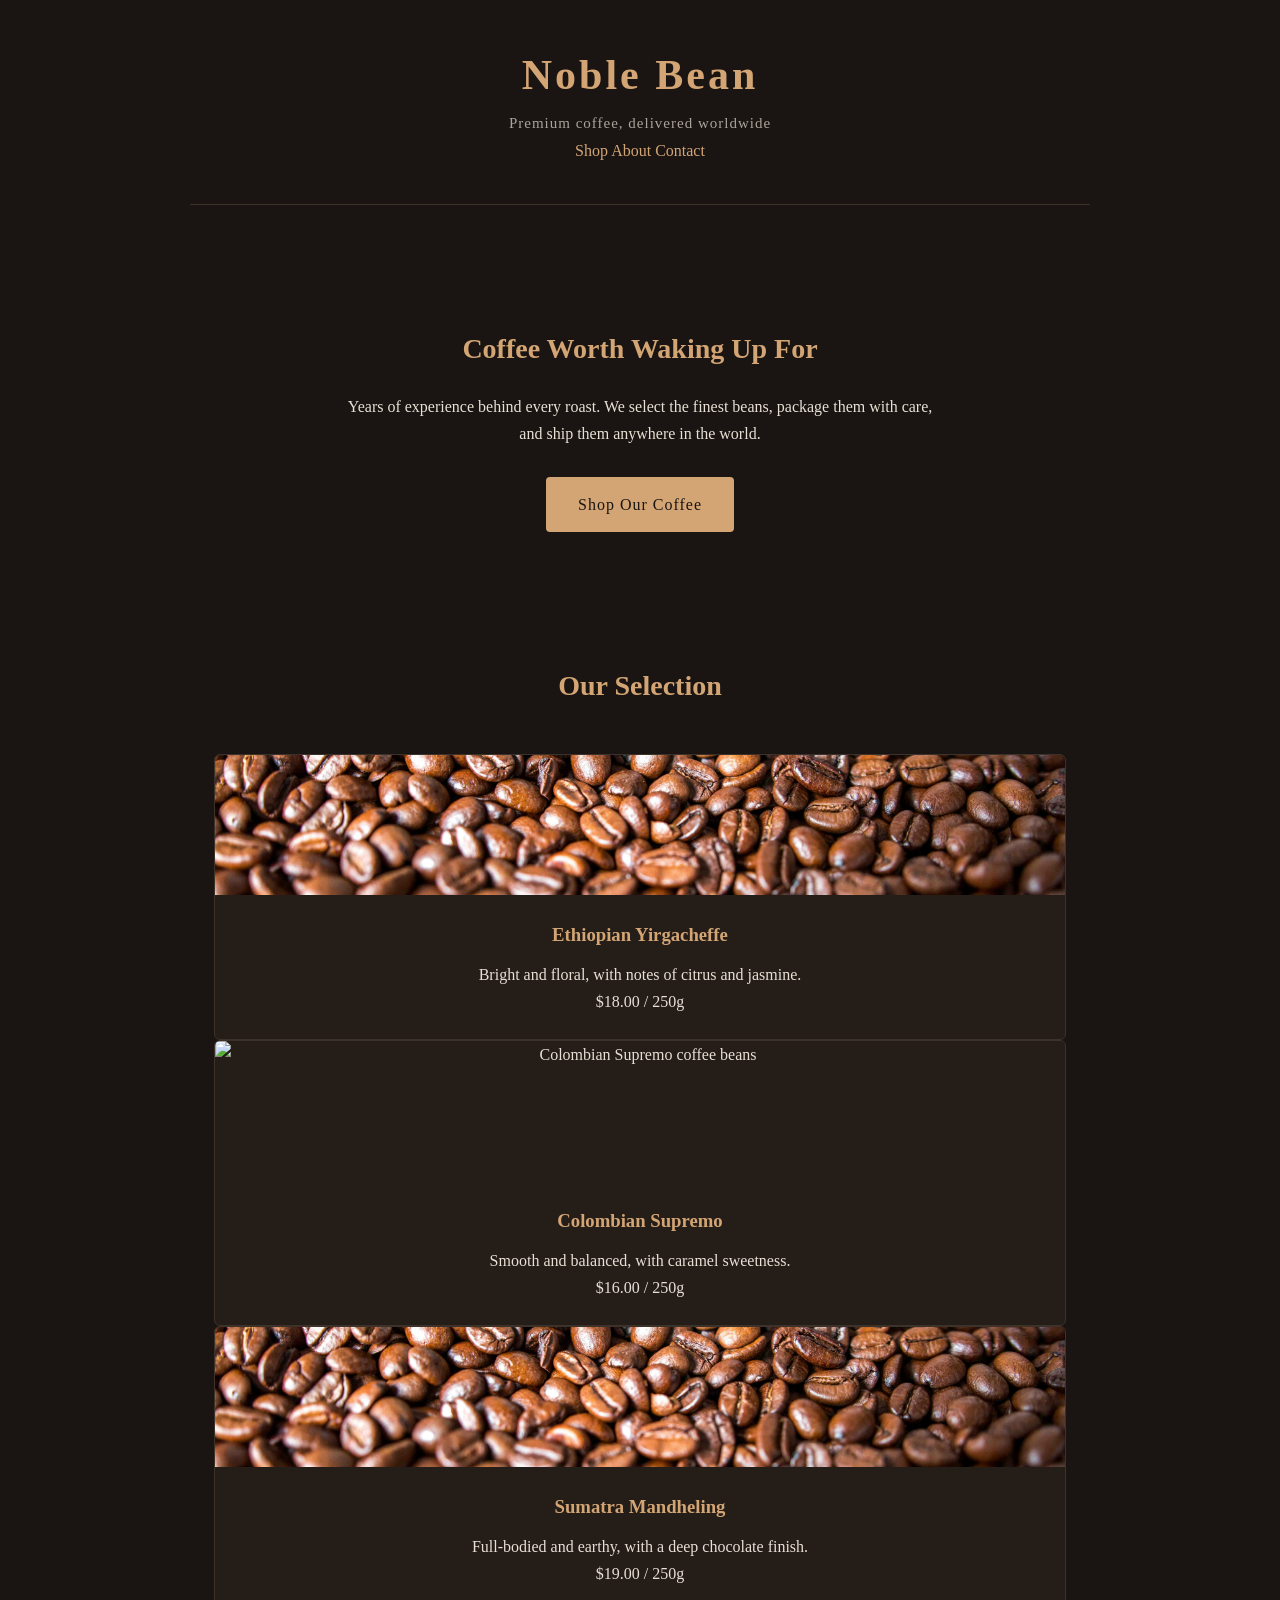
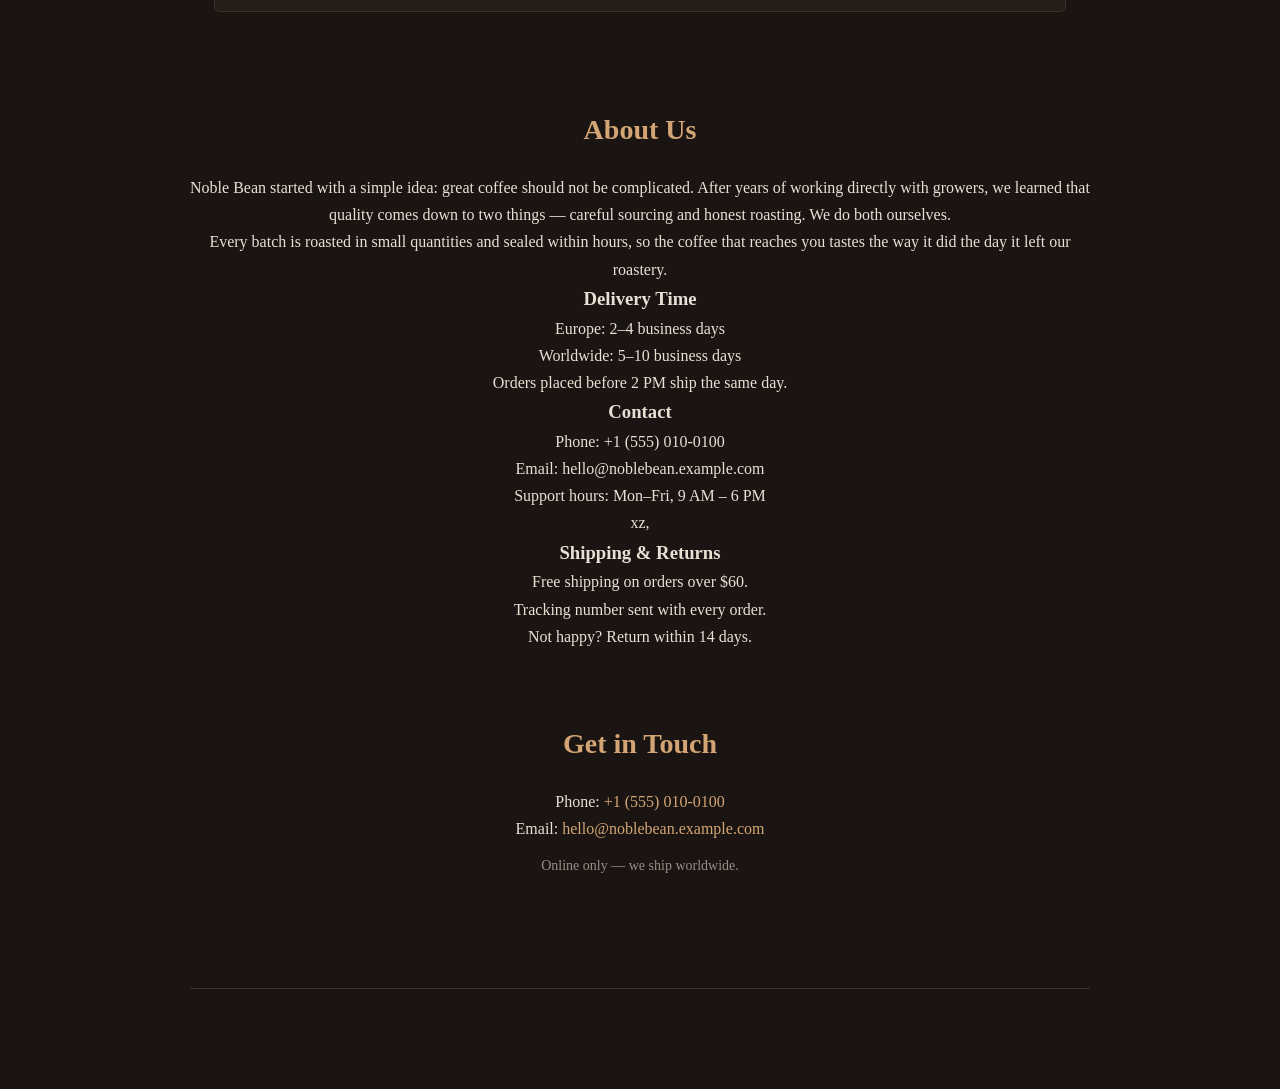
==== index.html @ 15360af6 "Add files via upload" ====
<!DOCTYPE html>
<html lang="en">

<head>
    <meta charset="UTF-8">
    <meta name="viewport" content="width=device-width, initial-scale=1.0">
    <title>Noble Bean | Premium Coffee Delivered Worldwide</title>
    <link rel="stylesheet" href="style.css">
</head>

<body>

    <header>
        <header>
            <h1>Noble Bean</h1>
            <p class="tagline">Premium coffee, delivered worldwide</p>
            <nav>
                <a href="#products">Shop</a>
                <a href="#about">About</a>
                <a href="#contact">Contact</a>
            </nav>
        </header>


        <section class="hero">
            <div class="hero-overlay">
                <h2>Coffee Worth Waking Up For</h2>
                <p>Years of experience behind every roast. We select the finest beans, package them with care, and ship
                    them anywhere in the world.</p>
                <a href="#products" class="btn">Shop Our Coffee</a>
            </div>
        </section>

        <section id="products">
            <h2>Our Selection</h2>

            <div class="product-grid">

                <div class="card">
                    <img src="images/coffee-1.jpg" alt="Ethiopian Yirgacheffe coffee beans">
                    <div class="card-body">
                        <h3>Ethiopian Yirgacheffe</h3>
                        <p>Bright and floral, with notes of citrus and jasmine.</p>
                        <span class="price">$18.00 / 250g</span>
                    </div>
                </div>

                <div class="card">
                    <img src="images/coffee-2.jpg" alt="Colombian Supremo coffee beans">
                    <div class="card-body">
                        <h3>Colombian Supremo</h3>
                        <p>Smooth and balanced, with caramel sweetness.</p>
                        <span class="price">$16.00 / 250g</span>
                    </div>
                </div>

                <div class="card">
                    <img src="images/coffee-1.jpg" alt="Sumatra Mandheling coffee beans">
                    <div class="card-body">
                        <h3>Sumatra Mandheling</h3>
                        <p>Full-bodied and earthy, with a deep chocolate finish.</p>
                        <span class="price">$19.00 / 250g</span>
                    </div>
                </div>

            </div>
        </section>
        <section class="about">
            <section class="about" id="about">
                <h2>About Us</h2>
                <p>Noble Bean started with a simple idea: great coffee should not be complicated. After years of working
                    directly with growers, we learned that quality comes down to two things — careful sourcing and
                    honest roasting. We do both ourselves.</p>
                <p>Every batch is roasted in small quantities and sealed within hours, so the coffee that reaches you
                    tastes the way it did the day it left our roastery.</p>

                <div class="info-grid">
                    <div class="info-box">
                        <h3>Delivery Time</h3>
                        <p>Europe: 2–4 business days</p>
                        <p>Worldwide: 5–10 business days</p>
                        <p>Orders placed before 2 PM ship the same day.</p>
                    </div>

                    <div class="info-box">
                        <h3>Contact</h3>
                        <p>Phone: +1 (555) 010-0100</p>
                        <p>Email: hello@noblebean.example.com</p>
                        <p>Support hours: Mon–Fri, 9 AM – 6 PM</p>
                    </div>
xz,
                    <div class="info-box">
                        <h3>Shipping &amp; Returns</h3>
                        <p>Free shipping on orders over $60.</p>
                        <p>Tracking number sent with every order.</p>
                        <p>Not happy? Return within 14 days.</p>
                    </div>
                </div>
            </section>

            <section class="contact" id="contact">
                <h2>Get in Touch</h2>
                <p>Phone: <a href="tel:+15550100100">+1 (555) 010-0100</a></p>
                <p>Email: <a href="mailto:hello@noblebean.example.com">hello@noblebean.example.com</a></p>
                <p class="small">Online only — we ship worldwide.</p>
            </section>
---- style.css ----
* {
    margin: 0;
    padding: 0;
    box-sizing: border-box;
}

body {
    font-family: Georgia, serif;
    background-color: #1a1512;
    color: #e8e0d5;
    line-height: 1.7;
    padding: 40px 20px;
}

header {
    text-align: center;
    padding-bottom: 40px;
    border-bottom: 1px solid #3d3229;
    max-width: 900px;
    margin: 0 auto 60px auto;
}

header h1 {
    font-size: 42px;
    letter-spacing: 3px;
    color: #d4a574;
}

.tagline {
    font-size: 15px;
    letter-spacing: 1px;
    opacity: 0.7;
}

section {
    max-width: 900px;
    margin: 0 auto 70px auto;
}

h2 {
    font-size: 28px;
    color: #d4a574;
    margin-bottom: 20px;
}

.hero {
    text-align: center;
    background-image: linear-gradientrgba(26, 21, 18, 0.75), rgba(26, 21, 18, 0.75), url('images/coffee-3.jpg');
    background-size: cover;
    background-position: center;
    border-radius: 8px;
    padding: 60px 30px;
}


.hero p {
    max-width: 600px;
    margin: 0 auto 30px auto;
}

.btn {
    display: inline-block;
    background-color: #d4a574;
    color: #1a1512;
    padding: 14px 32px;
    text-decoration: none;
    letter-spacing: 1px;
    border-radius: 4px;
}

.btn:hover {
    background-color: #e8c9a0;
}

.product-grid {
.product-grid {
    display: flex;
    gap: 20px;
    flex-wrap: wrap;
}

.card {
    flex: 1;
    min-width: 240px;
    background-color: #241d18;
    border: 1px solid #3d3229;
    border-radius: 6px;
    overflow: hidden;
}

.card img {
    width: 100%;
    height: 140px;
    object-fit: cover;
    object-position: center;
    display: block;
}

.card-body {
    padding: 24px;
}
    padding: 24px;
}


.card h3 {
    color: #d4a574;
    margin-bottom: 10px;
}

.price {
  .card h3 {
    color: #d4a574;
    margin-bottom: 10px;
}

.price {
    display: block;
    margin-top: 16px;
    font-weight: bold;
}
}

.contact a {
    color: #d4a574;
}

.small {
    font-size: 14px;
    opacity: 0.6;
    margin-top: 12px;
}

footer {
    max-width: 900px;
    margin: 0 auto;
    padding-top: 30px;
    border-top: 1px solid #3d3229;
    text-align: center;
    font-size: 14px;
    opacity: 0.6;
}

@media (max-width: 600px) {
    header h1 {
        font-size: 32px;
    }

    h2 {
        font-size: 24px;
    }
}a {
    color: #d4a574;
    text-decoration: none;
}
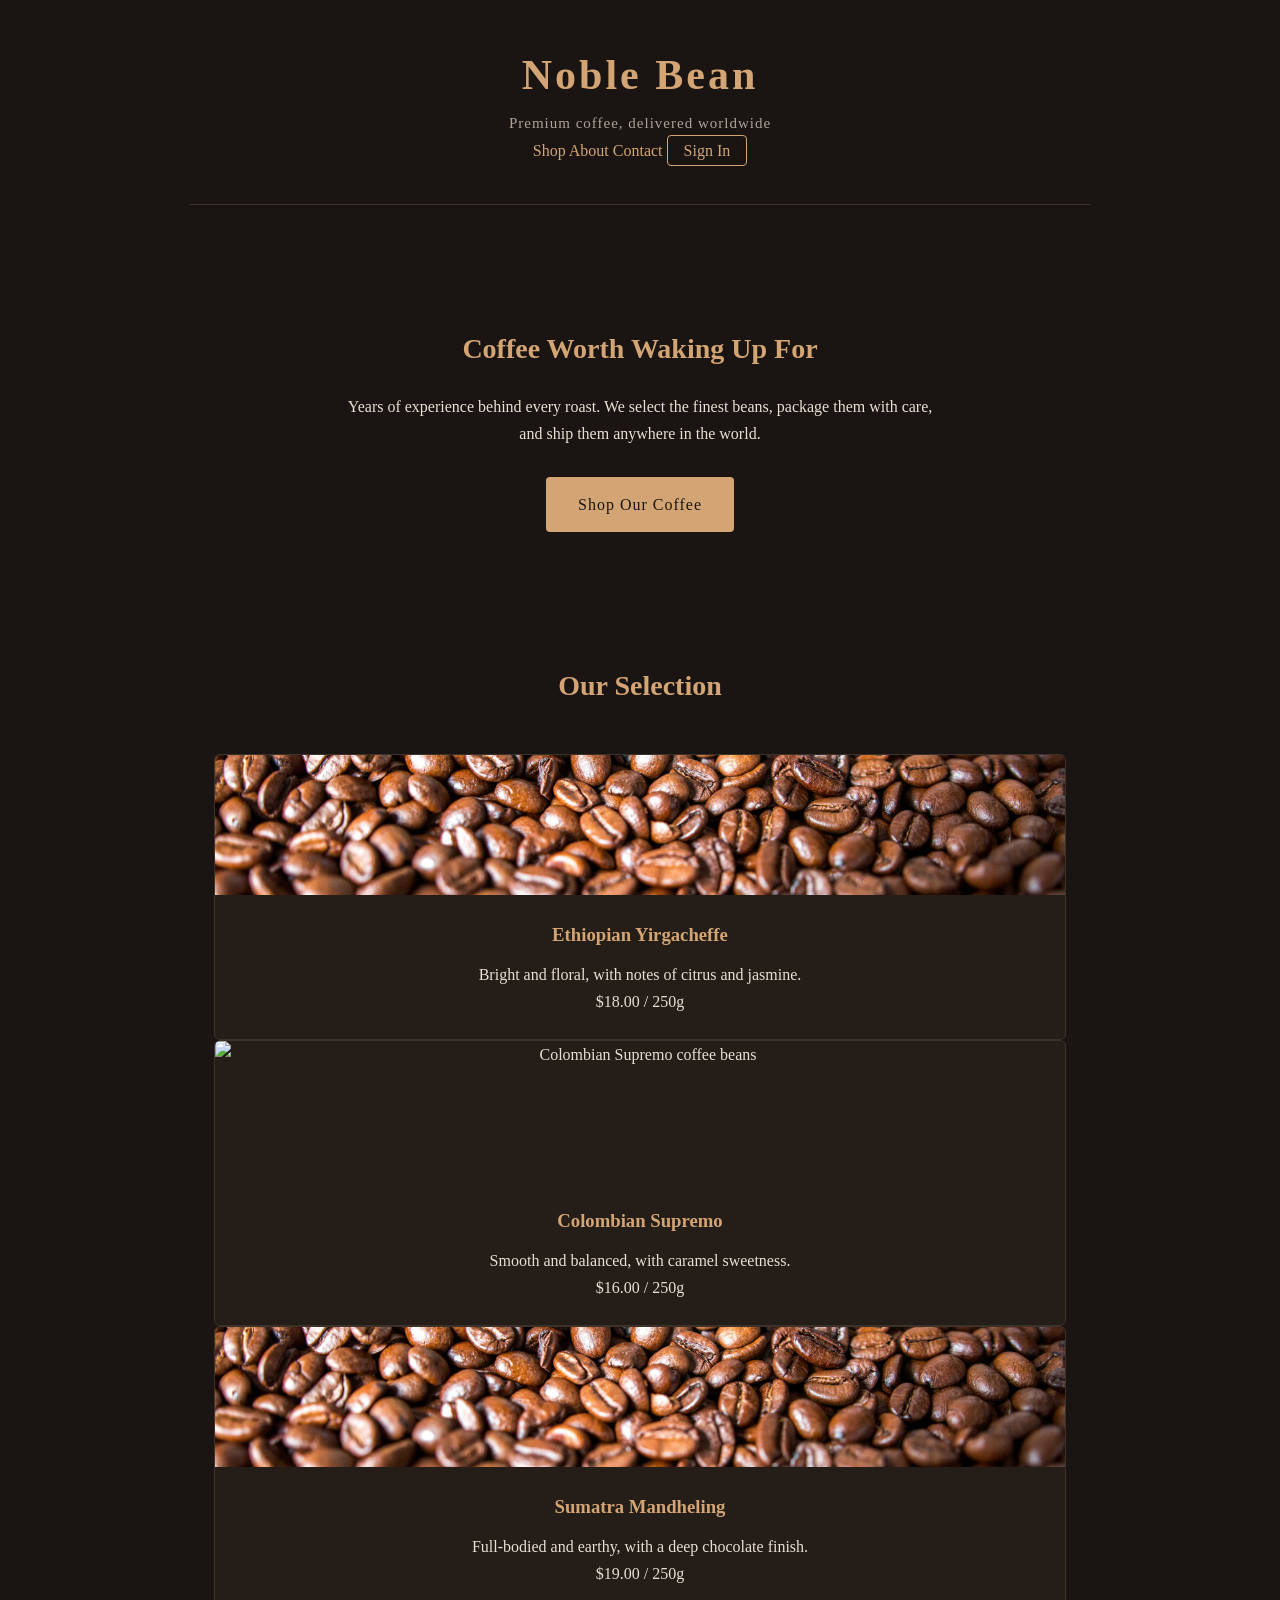
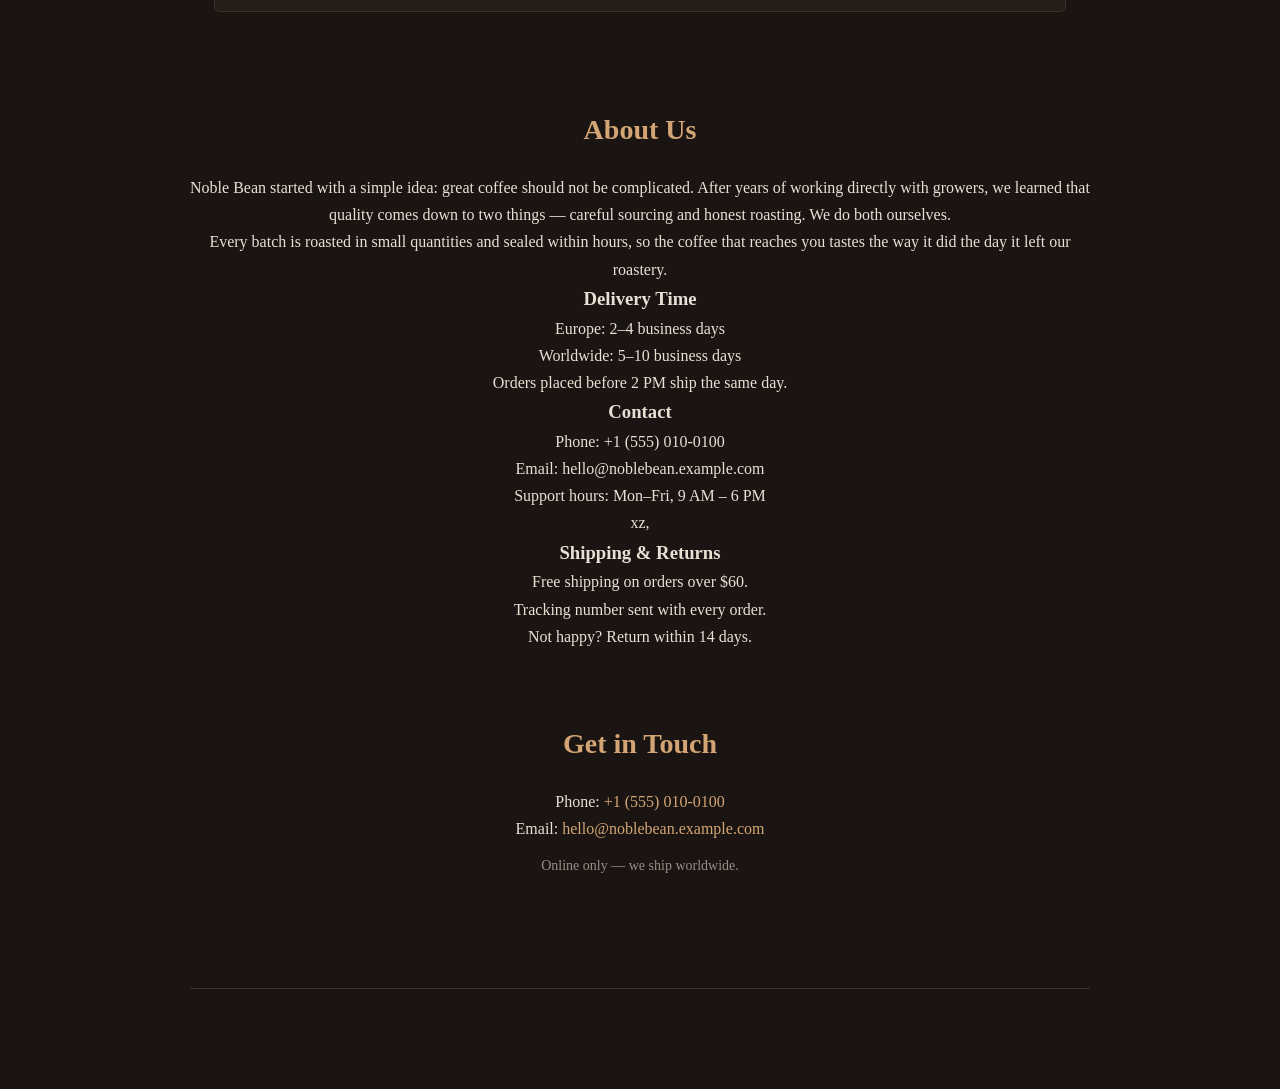
==== commit ae0ccbc3: "Add files via upload" ====
--- a/index.html
+++ b/index.html
@@ -14,11 +14,12 @@
         <header>
             <h1>Noble Bean</h1>
             <p class="tagline">Premium coffee, delivered worldwide</p>
-            <nav>
-                <a href="#products">Shop</a>
-                <a href="#about">About</a>
-                <a href="#contact">Contact</a>
-            </nav>
+                    <nav>
+            <a href="#products">Shop</a>
+            <a href="#about">About</a>
+            <a href="#contact">Contact</a>
+            <a href="signin.html" class="nav-signin">Sign In</a>
+        </nav>
         </header>
 
 
--- a/style.css
+++ b/style.css
@@ -152,4 +152,91 @@
 }a {
     color: #d4a574;
     text-decoration: none;
+}.nav-signin {
+    border: 1px solid #d4a574;
+    border-radius: 4px;
+    padding: 6px 16px;
+    color: #d4a574;
+}
+
+.nav-signin:hover {
+    background-color: #d4a574;
+    color: #1a1512;
+    border-bottom: 1px solid #d4a574;
+}
+
+.auth-wrapper {
+    display: flex;
+    justify-content: center;
+    align-items: center;
+    min-height: 90vh;
+}
+
+.auth-box {
+    background-color: #241d18;
+    border: 1px solid #3d3229;
+    border-radius: 8px;
+    padding: 45px 40px;
+    width: 100%;
+    max-width: 400px;
+    text-align: center;
+}
+
+.auth-box h1 {
+    color: #d4a574;
+    font-size: 30px;
+    letter-spacing: 2px;
+    margin-bottom: 6px;
+}
+
+.auth-sub {
+    font-size: 14px;
+    opacity: 0.7;
+    margin-bottom: 30px;
+}
+
+.auth-form {
+    text-align: left;
+}
+
+.auth-form label {
+    display: block;
+    font-size: 14px;
+    margin-bottom: 6px;
+    opacity: 0.8;
+}
+
+.auth-form input {
+    width: 100%;
+    padding: 12px 14px;
+    margin-bottom: 20px;
+    background-color: #1a1512;
+    border: 1px solid #3d3229;
+    border-radius: 4px;
+    color: #e8e0d5;
+    font-family: inherit;
+    font-size: 15px;
+}
+
+.auth-form input:focus {
+    outline: none;
+    border-color: #d4a574;
+}
+
+.full-width {
+    width: 100%;
+    border: none;
+    cursor: pointer;
+    font-family: inherit;
+    font-size: 15px;
+}
+
+.auth-footer {
+    font-size: 14px;
+    margin-top: 18px;
+    opacity: 0.8;
+}
+
+.auth-footer a {
+    color: #d4a574;
 }
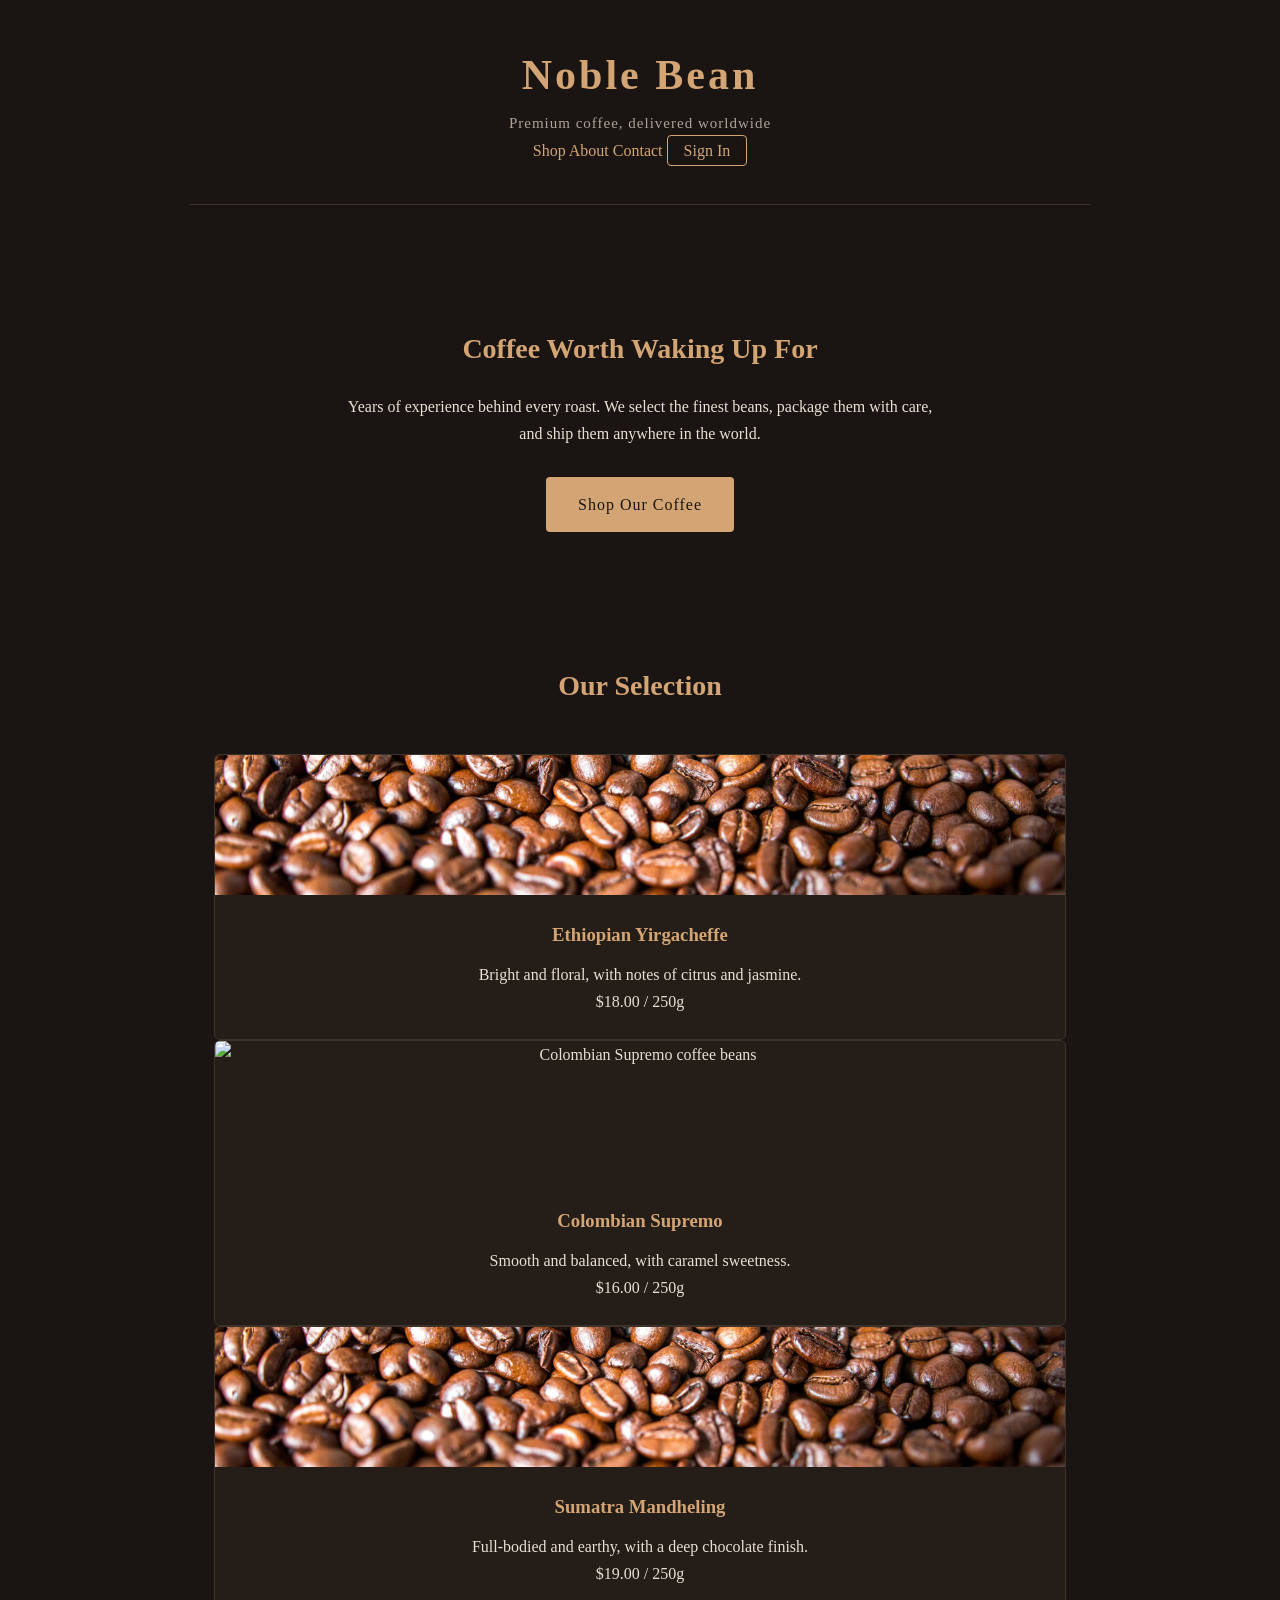
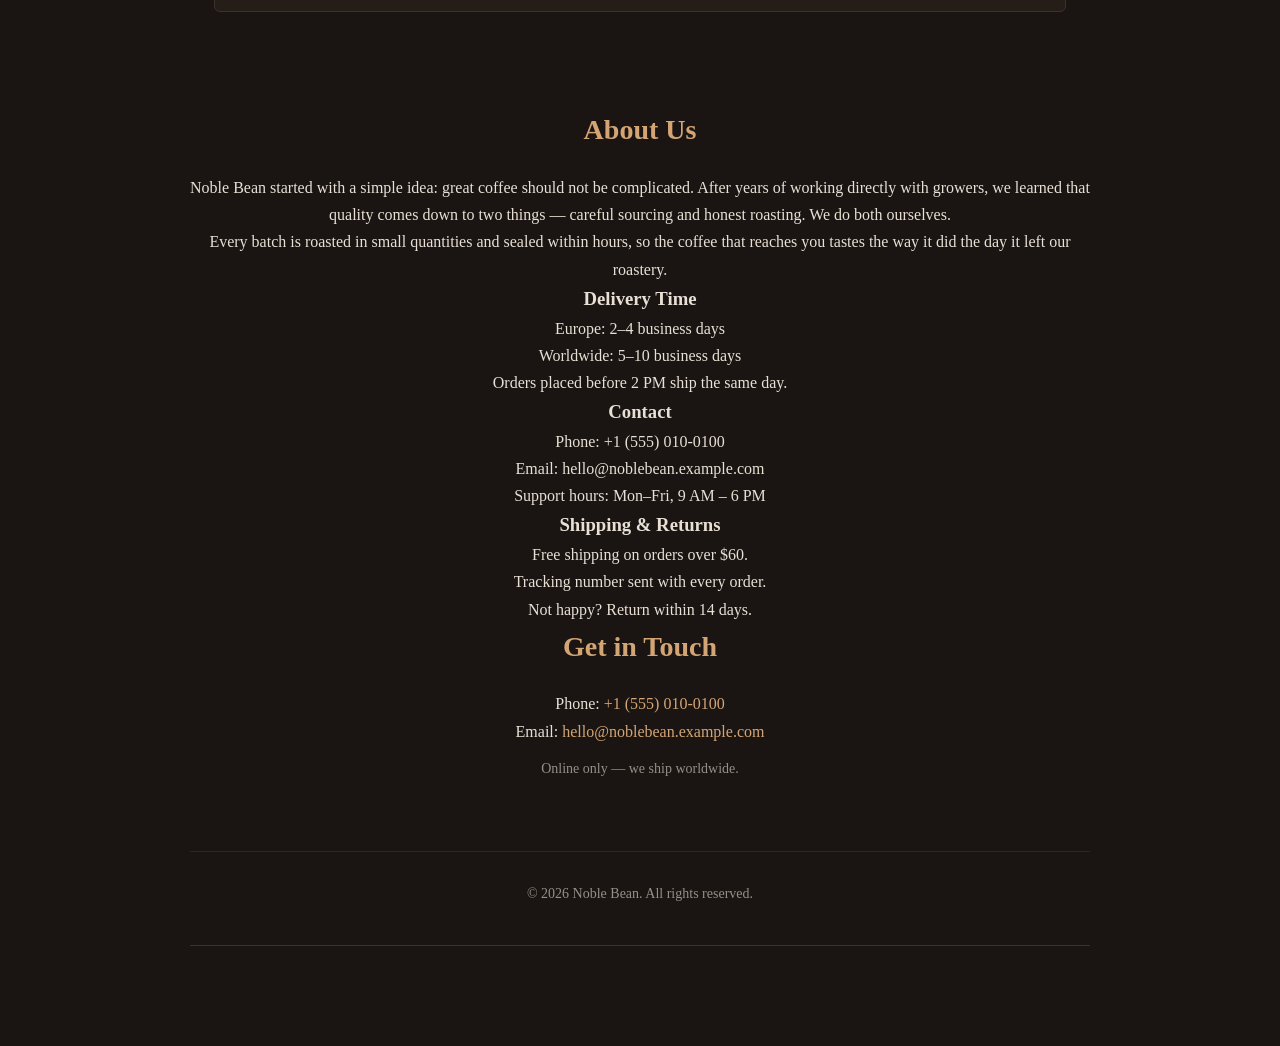
==== commit c4d394d8: "Add files via upload" ====
--- a/index.html
+++ b/index.html
@@ -66,8 +66,8 @@
 
             </div>
         </section>
-        <section class="about">
-            <section class="about" id="about">
+        
+            
                 <h2>About Us</h2>
                 <p>Noble Bean started with a simple idea: great coffee should not be complicated. After years of working
                     directly with growers, we learned that quality comes down to two things — careful sourcing and
@@ -89,7 +89,7 @@
                         <p>Email: hello@noblebean.example.com</p>
                         <p>Support hours: Mon–Fri, 9 AM – 6 PM</p>
                     </div>
-xz,
+
                     <div class="info-box">
                         <h3>Shipping &amp; Returns</h3>
                         <p>Free shipping on orders over $60.</p>
@@ -104,4 +104,11 @@
                 <p>Phone: <a href="tel:+15550100100">+1 (555) 010-0100</a></p>
                 <p>Email: <a href="mailto:hello@noblebean.example.com">hello@noblebean.example.com</a></p>
                 <p class="small">Online only — we ship worldwide.</p>
-            </section>+            </section>
+    <footer>
+        <p>&copy; 2026 Noble Bean. All rights reserved.</p>
+    </footer>
+
+    <script src="script.js"></script>
+</body>
+</html>
--- a/style.css
+++ b/style.css
@@ -239,4 +239,82 @@
 
 .auth-footer a {
     color: #d4a574;
+}.nav-user {
+    background-color: #d4a574;
+    color: #1a1512;
+    border-radius: 4px;
+    padding: 6px 16px;
+}
+
+.nav-user:hover {
+    background-color: #e8c9a0;
+    color: #1a1512;
+    border-bottom: 1px solid transparent;
+}
+
+.welcome {
+    background-color: #241d18;
+    border: 1px solid #3d3229;
+    border-radius: 8px;
+    padding: 32px;
+    text-align: center;
+}
+
+.welcome h2 {
+    margin-bottom: 8px;
+}
+
+.order-list {
+    display: flex;
+    flex-direction: column;
+    gap: 14px;
+}
+
+.order {
+    display: flex;
+    justify-content: space-between;
+    align-items: center;
+    background-color: #241d18;
+    border: 1px solid #3d3229;
+    border-radius: 6px;
+    padding: 20px 24px;
+    gap: 16px;
+    flex-wrap: wrap;
+}
+.order h3 {
+    color: #e8e0d5;
+    font-size: 17px;
+    margin-bottom: 4px;
+}
+
+.order-meta {
+    font-size: 13px;
+    opacity: 0.6;
+}
+
+.status {
+    font-size: 13px;
+    letter-spacing: 1px;
+    padding: 5px 14px;
+    border-radius: 20px;
+    white-space: nowrap;
+}
+
+.shipped {
+    background-color: #2d4a3e;
+    color: #8fd4b0;
+}
+
+.processing {
+    background-color: #4a3d2d;
+    color: #d4a574;
+}
+
+.delivered {
+    background-color: #2d3a4a;
+    color: #8fb8d4;
+}
+
+.signout-area {
+    text-align: center;
 }
